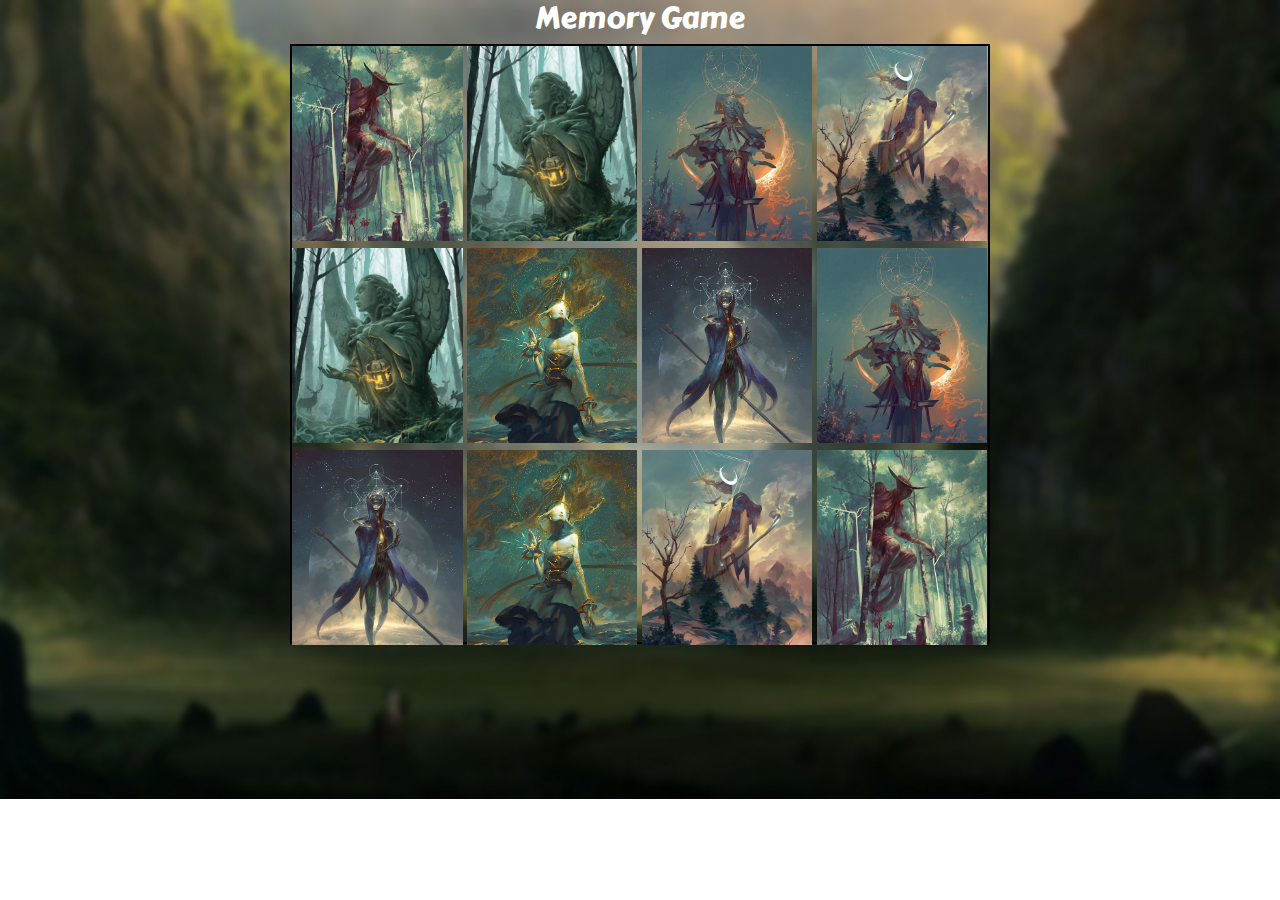
==== index.html @ 2a7d06f8 "1er commit 18h32" ====
<!doctype html>
<html lang="en">
  <head>
    <!-- Required meta tags -->
    <meta charset="utf-8">
    <meta name="viewport" content="width=device-width, initial-scale=1, shrink-to-fit=no">

    <!-- Bootstrap CSS -->
    <link rel="stylesheet" href="https://stackpath.bootstrapcdn.com/bootstrap/4.4.1/css/bootstrap.min.css" integrity="sha384-Vkoo8x4CGsO3+Hhxv8T/Q5PaXtkKtu6ug5TOeNV6gBiFeWPGFN9MuhOf23Q9Ifjh" crossorigin="anonymous">
    <link rel="stylesheet" href="style.css">

    <title>Memory</title>
  </head>
  <body>
    <h1>Memory Game</h1>

    <div class="plateau">

      <div id="1" class="carte" onclick="onClick('1')" data-alt-img='' data-alt-img2=''></div>
      <div id="2" class="carte" onclick="onClick('2')" data-alt-img='' data-alt-img2=''></div>
      <div id="3" class="carte" onclick="onClick('3')" data-alt-img='' data-alt-img2=''></div>
      <div id="4" class="carte" onclick="onClick('4')" data-alt-img='' data-alt-img2=''></div>
      <div id="5" class="carte" onclick="onClick('5')" data-alt-img=''data-alt-img2='' ></div>
      <div id="6" class="carte" onclick="onClick('6')" data-alt-img=''data-alt-img2='' ></div>
      <div id="7" class="carte" onclick="onClick('7')" data-alt-img=''data-alt-img2='' ></div>
      <div id="8" class="carte" onclick="onClick('8')" data-alt-img=''data-alt-img2='' ></div>
      <div id="9" class="carte" onclick="onClick('9')" data-alt-img=''data-alt-img2='' ></div>
      <div id="10" class="carte" onclick="onClick('10')" data-alt-img=''data-alt-img2='' ></div>
      <div id="11" class="carte" onclick="onClick('11')" data-alt-img=''data-alt-img2=''></div>
      <div id="12" class="carte" onclick="onClick('12')" data-alt-img=''data-alt-img2=''></div>


      

     




    </div>













    <!-- Optional JavaScript -->
    <!-- jQuery first, then Popper.js, then Bootstrap JS -->
    <script src="script.js"></script>

    <link href="https://fonts.googleapis.com/css2?family=Carter+One&display=swap" rel="stylesheet">
    <script src="https://code.jquery.com/jquery-3.4.1.slim.min.js" integrity="sha384-J6qa4849blE2+poT4WnyKhv5vZF5SrPo0iEjwBvKU7imGFAV0wwj1yYfoRSJoZ+n" crossorigin="anonymous"></script>
    <script src="https://cdn.jsdelivr.net/npm/popper.js@1.16.0/dist/umd/popper.min.js" integrity="sha384-Q6E9RHvbIyZFJoft+2mJbHaEWldlvI9IOYy5n3zV9zzTtmI3UksdQRVvoxMfooAo" crossorigin="anonymous"></script>
    <script src="https://stackpath.bootstrapcdn.com/bootstrap/4.4.1/js/bootstrap.min.js" integrity="sha384-wfSDF2E50Y2D1uUdj0O3uMBJnjuUD4Ih7YwaYd1iqfktj0Uod8GCExl3Og8ifwB6" crossorigin="anonymous"></script>
  </body>
</html>
---- style.css ----
h1{
    font-size: 30px;
    text-align: center;
    font-family:'Carter One', cursive;
    color: white;
}

body{

    background-image: url(Images/background.jpg);
    background-repeat: no-repeat;
    background-size: cover;
}

.plateau{

    margin: auto;
    height: 600px;
    width: 700px;
    border: 2px solid black;
}

#carte{

    background-size: cover;
    width: 24.5%;
    height: 32.7%;
    -webkit-transform: scale(1);
	transform: scale(1);
	-webkit-transition: .3s ease-in-out;
	transition: .3s ease-in-out;
	
}

.carte:hover{
	-webkit-transform: scale(1.3);
	transform: scale(1.3);
}

.carte{

    background-size: cover;
    width: 24.5%;
    height: 32.7%;
    -webkit-transform: scale(1);
	transform: scale(1);
	-webkit-transition: .3s ease-in-out;
    transition: .3s ease-in-out;
    display:inline-block;
}





.null{

    background-image: url(Images/carte.jpg);
    background-size: cover;
    width: 20%;
    height: 30%;
}
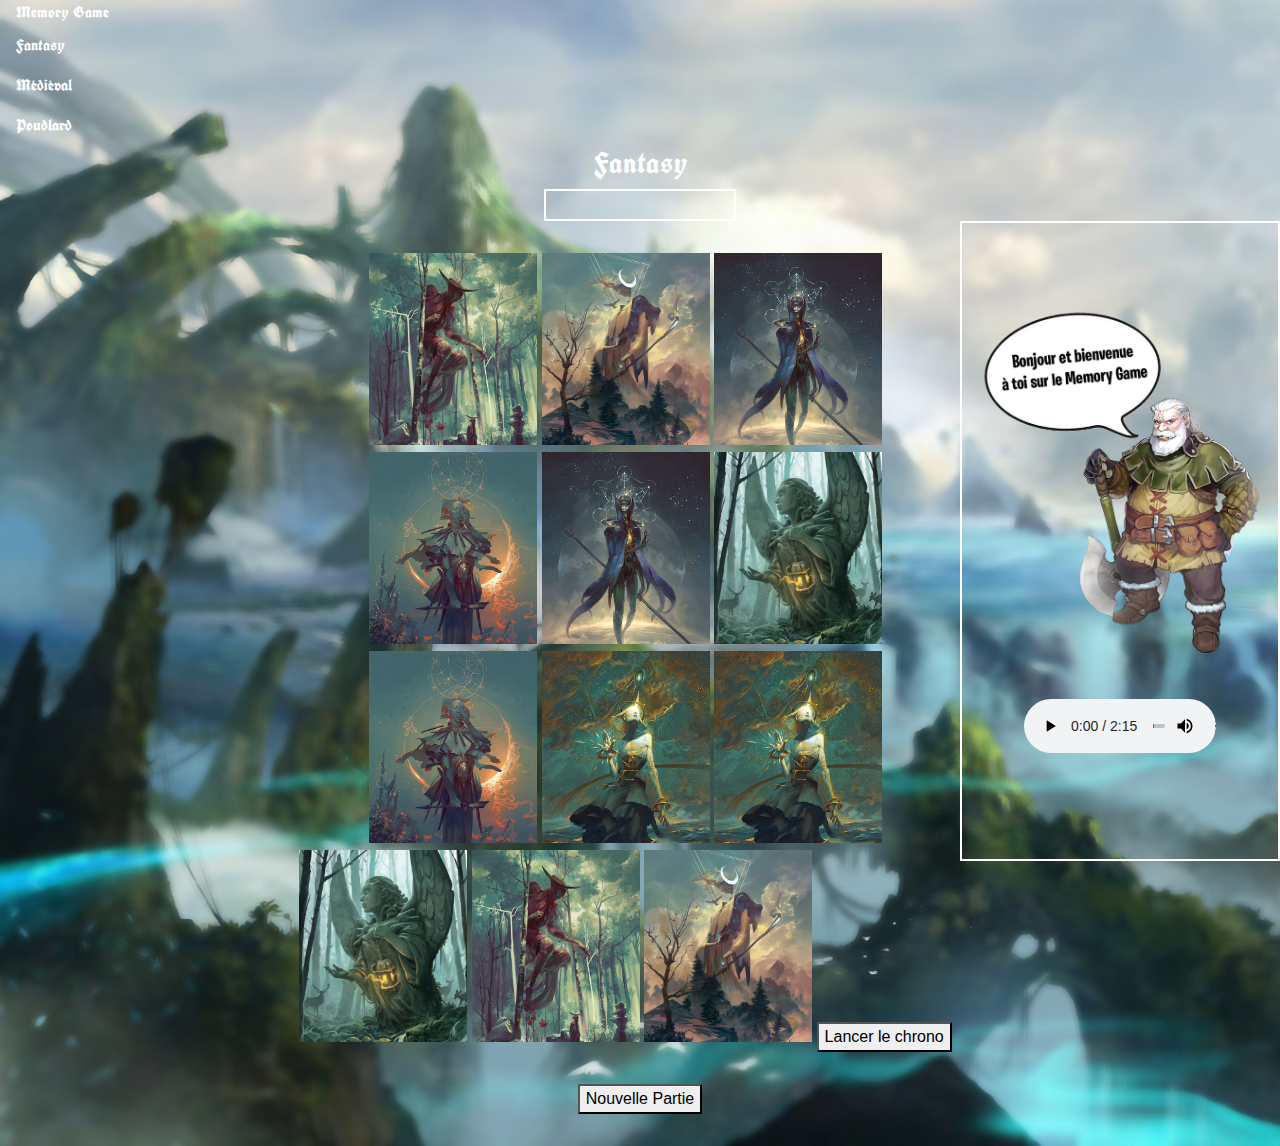
==== commit 767df19d: "MAJ 19H20 Memomry Game (Fantasy, Medieval, Poudlard)" ====
--- a/index.html
+++ b/index.html
@@ -1,60 +1,85 @@
 <!doctype html>
 <html lang="en">
   <head>
-    <!-- Required meta tags -->
     <meta charset="utf-8">
     <meta name="viewport" content="width=device-width, initial-scale=1, shrink-to-fit=no">
-
-    <!-- Bootstrap CSS -->
     <link rel="stylesheet" href="https://stackpath.bootstrapcdn.com/bootstrap/4.4.1/css/bootstrap.min.css" integrity="sha384-Vkoo8x4CGsO3+Hhxv8T/Q5PaXtkKtu6ug5TOeNV6gBiFeWPGFN9MuhOf23Q9Ifjh" crossorigin="anonymous">
     <link rel="stylesheet" href="style.css">
+    <title>Memory Game</title>
+  </head>
 
-    <title>Memory</title>
-  </head>
   <body>
-    <h1>Memory Game</h1>
 
-    <div class="plateau">
+    <!--Header-->
 
-      <div id="1" class="carte" onclick="onClick('1')" data-alt-img='' data-alt-img2=''></div>
-      <div id="2" class="carte" onclick="onClick('2')" data-alt-img='' data-alt-img2=''></div>
-      <div id="3" class="carte" onclick="onClick('3')" data-alt-img='' data-alt-img2=''></div>
-      <div id="4" class="carte" onclick="onClick('4')" data-alt-img='' data-alt-img2=''></div>
-      <div id="5" class="carte" onclick="onClick('5')" data-alt-img=''data-alt-img2='' ></div>
-      <div id="6" class="carte" onclick="onClick('6')" data-alt-img=''data-alt-img2='' ></div>
-      <div id="7" class="carte" onclick="onClick('7')" data-alt-img=''data-alt-img2='' ></div>
-      <div id="8" class="carte" onclick="onClick('8')" data-alt-img=''data-alt-img2='' ></div>
-      <div id="9" class="carte" onclick="onClick('9')" data-alt-img=''data-alt-img2='' ></div>
-      <div id="10" class="carte" onclick="onClick('10')" data-alt-img=''data-alt-img2='' ></div>
-      <div id="11" class="carte" onclick="onClick('11')" data-alt-img=''data-alt-img2=''></div>
-      <div id="12" class="carte" onclick="onClick('12')" data-alt-img=''data-alt-img2=''></div>
+    <header>
+      <div class="nav flex-column nav-pills" id="v-pills-tab" role="tablist" aria-orientation="vertical">
+        <a class="nav-link active" id="v-pills-home-tab" data-toggle="pill" href="#" role="tab" aria-controls="v-pills-home" aria-selected="true"><b>Memory Game</b></a>
+        <a class="nav-link" id="v-pills-profile-tab" data-toggle="pill" href="index.html" role="tab" aria-controls="v-pills-profile" aria-selected="false">Fantasy</a>
+        <a class="nav-link" id="v-pills-messages-tab" href="medieval.html" aria-selected="false">Médiéval</a>
+        <a class="nav-link" id="v-pills-settings-tab" href="poudlard.html" aria-selected="false">Poudlard</a>
+      </div>
+      <h1>Fantasy</h1>
+      <div id="bip"></div>
+    </header>
+    
+    <!--Score et personnage-->
 
+    <div id = "score" class="container">
+      <p id="affichage_score"> </p>
+      <p id="affichage_tps"></p>
+      <img id="bot" class="bot" />
+      <audio id="audio" controls autoplay></audio>
+    </div>
 
-      
+    <!--Plateau de jeu (cartes)-->
 
-     
-
-
-
-
+    <div class="container">
+      <div class="ligne">
+        <div id="1" class="carte" onclick="onClick('1')" data-alt-img='' data-alt-img2=''></div>
+      </div>
+      <div class="ligne">      
+        <div id="2" class="carte" onclick="onClick('2')" data-alt-img='' data-alt-img2=''></div>
+      </div>
+      <div class="ligne">      
+        <div id="3" class="carte" onclick="onClick('3')" data-alt-img='' data-alt-img2=''></div>
+      </div>
+      <div class="ligne">      
+        <div id="4" class="carte" onclick="onClick('4')" data-alt-img='' data-alt-img2=''></div>
+      </div>
+      <div class="ligne">
+        <div id="5" class="carte" onclick="onClick('5')" data-alt-img='' data-alt-img2=''></div>
+      </div>
+      <div class="ligne">      
+        <div id="6" class="carte" onclick="onClick('6')" data-alt-img='' data-alt-img2=''></div>
+      </div>
+      <div class="ligne">      
+        <div id="7" class="carte" onclick="onClick('7')" data-alt-img='' data-alt-img2=''></div>
+      </div>
+      <div class="ligne">      
+        <div id="8" class="carte" onclick="onClick('8')" data-alt-img='' data-alt-img2=''></div>
+      </div>
+      <div class="ligne">
+        <div id="9" class="carte" onclick="onClick('9')" data-alt-img='' data-alt-img2=''></div>
+      </div>
+      <div class="ligne">      
+        <div id="10" class="carte" onclick="onClick('10')" data-alt-img='' data-alt-img2=''></div>
+      </div>
+      <div class="ligne">      
+        <div id="11" class="carte" onclick="onClick('11')" data-alt-img='' data-alt-img2=''></div>
+      </div>
+      <div class="ligne">      
+        <div id="12" class="carte" onclick="onClick('12')" data-alt-img='' data-alt-img2=''></div>
+      </div>
+      <button onclick="chrono()">Lancer le chrono</button>
+      <button onclick="nouvellePartie()">Nouvelle Partie</button>
     </div>
 
 
+    <!--Script JS et Fonts-->
 
-
-
-
-
-
-
-
-
-
-
-    <!-- Optional JavaScript -->
-    <!-- jQuery first, then Popper.js, then Bootstrap JS -->
     <script src="script.js"></script>
-
+    <link href="https://fonts.googleapis.com/css2?family=UnifrakturCook:wght@700&display=swap" rel="stylesheet">
     <link href="https://fonts.googleapis.com/css2?family=Carter+One&display=swap" rel="stylesheet">
     <script src="https://code.jquery.com/jquery-3.4.1.slim.min.js" integrity="sha384-J6qa4849blE2+poT4WnyKhv5vZF5SrPo0iEjwBvKU7imGFAV0wwj1yYfoRSJoZ+n" crossorigin="anonymous"></script>
     <script src="https://cdn.jsdelivr.net/npm/popper.js@1.16.0/dist/umd/popper.min.js" integrity="sha384-Q6E9RHvbIyZFJoft+2mJbHaEWldlvI9IOYy5n3zV9zzTtmI3UksdQRVvoxMfooAo" crossorigin="anonymous"></script>
--- a/style.css
+++ b/style.css
@@ -1,17 +1,23 @@
 h1{
     font-size: 30px;
+    font-family: 'UnifrakturCook', cursive;
+    color: white;
     text-align: center;
-    font-family:'Carter One', cursive;
-    color: white;
 }
-
 body{
 
-    background-image: url(Images/background.jpg);
+    background-image: url(Images/Fantasy/background.jpg);
     background-repeat: no-repeat;
     background-size: cover;
 }
 
+
+button{
+
+    margin: auto;
+    display: inline-block;
+    margin-top: 2em;
+}
 .plateau{
 
     margin: auto;
@@ -19,7 +25,13 @@
     width: 700px;
     border: 2px solid black;
 }
-
+.container{
+    max-width: 45.5em;
+    margin: auto;
+    padding-top: 2em;
+    text-align: center;
+    margin-bottom: 2em;
+}
 #carte{
 
     background-size: cover;
@@ -28,38 +40,105 @@
     -webkit-transform: scale(1);
 	transform: scale(1);
 	-webkit-transition: .3s ease-in-out;
-	transition: .3s ease-in-out;
-	
+	transition: .3s ease-in-out;	
 }
-
 .carte:hover{
 	-webkit-transform: scale(1.3);
 	transform: scale(1.3);
 }
-
 .carte{
 
+   /* background-image: url(Images/carte.jpg) ;*/
     background-size: cover;
-    width: 24.5%;
-    height: 32.7%;
+    width: 100%;
+    height: 100%;
     -webkit-transform: scale(1);
 	transform: scale(1);
 	-webkit-transition: .3s ease-in-out;
     transition: .3s ease-in-out;
     display:inline-block;
 }
+.ligne{
 
+    width: 10.5em;
+    height: 12em;
+    display: inline-block;
+}
+.nav-pills .nav-link.active, .nav-pills .show>.nav-link {
 
-
-
-
+    display: inline;
+    background-color: transparent;
+}
 .null{
 
-    background-image: url(Images/carte.jpg);
+    background-image: url(Images/Fantasy/carte.jpg);
     background-size: cover;
     width: 20%;
     height: 30%;
 }
+#v-pills-tab{
+    display: inline-block;
+}
+#bip{
+    color: white;
+    border: 2px solid white;
+    width: 12em;
+    height: 2em;
+    margin: auto;
+    text-align: center;
+}
+.bot{
 
+    width: 18em;
+    float:right;
+    margin-top: 2em;
+}
+#score{
 
+    float: right;
+    border: solid 2px white;
+    display: inline-block;
+    width: 20em;
+    height: 40em;
+}
 
+@media screen and (max-width: 500px) {
+    #score{
+        float: none;
+        display: block;
+        margin: auto;    
+    }
+}
+
+p{
+    color: white;
+    font-family: 'Carter One', cursive;
+}
+
+a{
+    color: white;
+    font-family: 'UnifrakturCook', cursive;
+}
+
+audio{
+    width: 12em;
+    margin-top: 2em;
+}
+
+/*CSS Poudlard.HTML (Le CSS entre les pages est le même utilisé, ici seules les modifications nécessaires sont faîtes.)*/
+
+.poudlard_body{
+
+    background-image: url(Images/Poudlard/background_poudlard.jpg);
+    background-repeat: no-repeat;
+    background-size: cover;
+
+}
+
+.medieval_body{
+
+    background-image: url(Images/Medieval/background_medieval.jpg);
+    background-repeat: no-repeat;
+    background-size: cover;
+
+}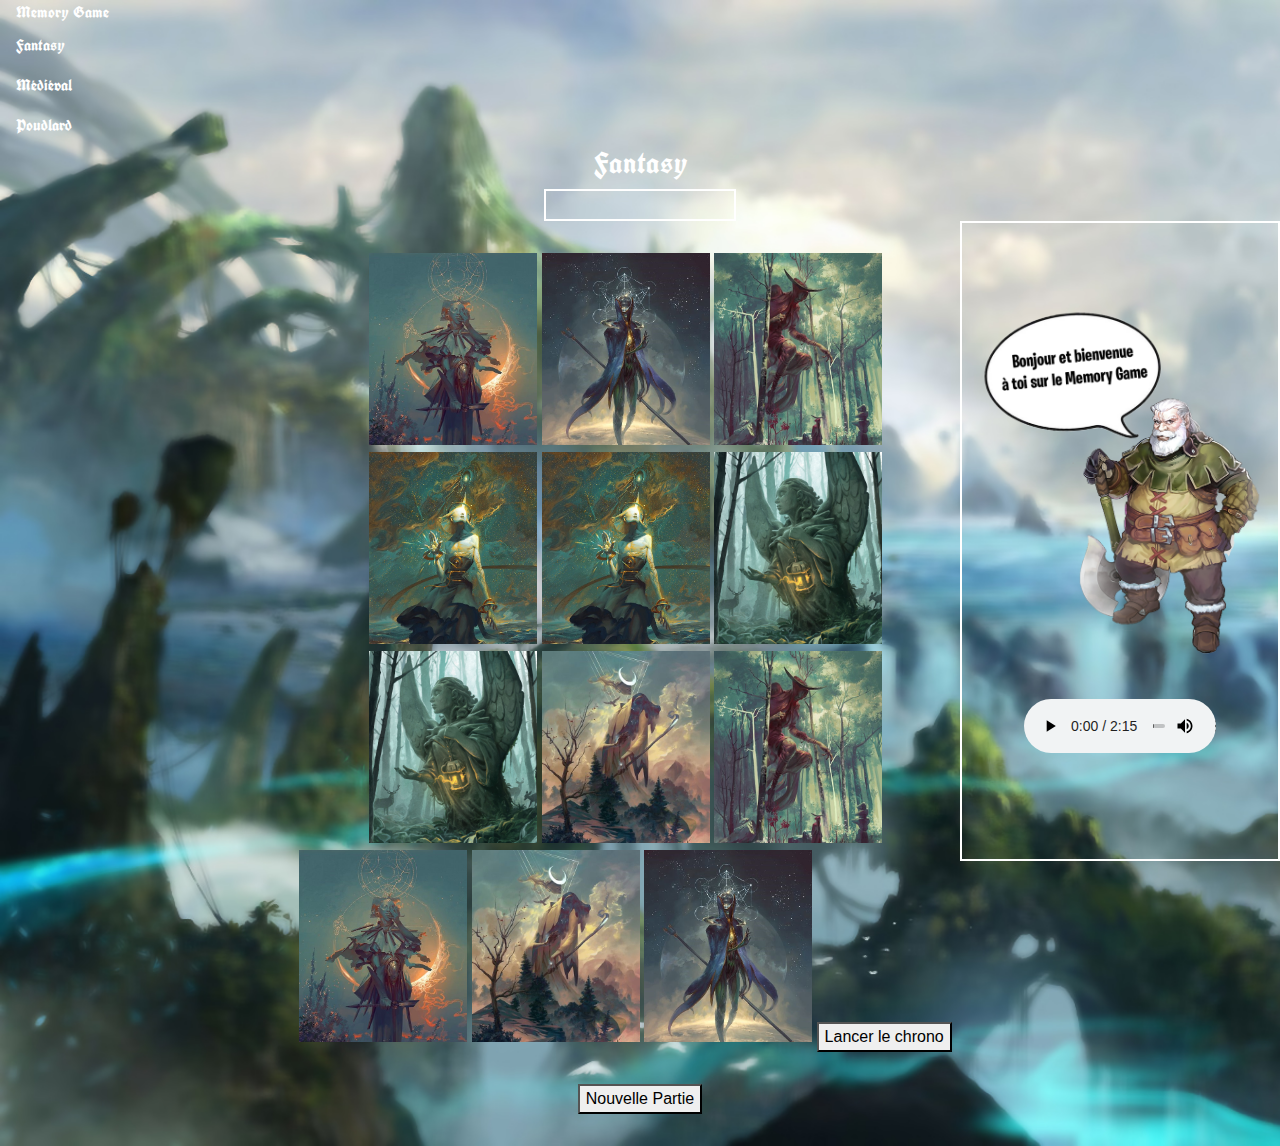
==== commit 38a12ab5: "MAJ 20H Projet Final" ====
--- a/index.html
+++ b/index.html
@@ -6,6 +6,7 @@
     <link rel="stylesheet" href="https://stackpath.bootstrapcdn.com/bootstrap/4.4.1/css/bootstrap.min.css" integrity="sha384-Vkoo8x4CGsO3+Hhxv8T/Q5PaXtkKtu6ug5TOeNV6gBiFeWPGFN9MuhOf23Q9Ifjh" crossorigin="anonymous">
     <link rel="stylesheet" href="style.css">
     <title>Memory Game</title>
+    <link rel="icon" type="image/png" href="Images/logo.png" />
   </head>
 
   <body>
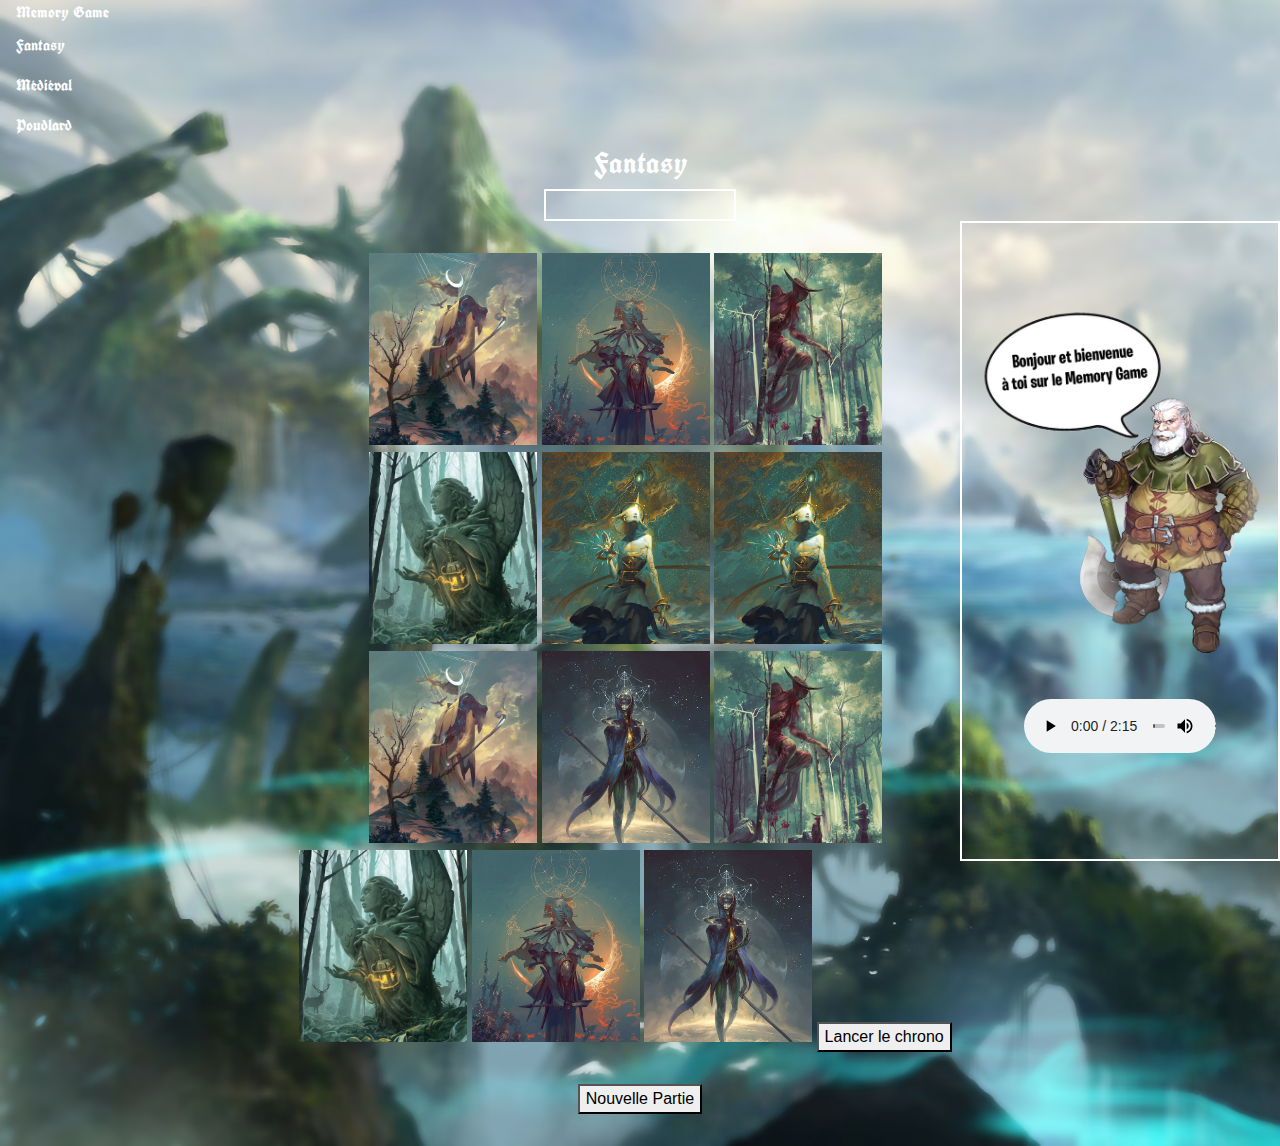
==== commit 17c4b4b7: "Projet Final 29/04 Adrien Laigle" ====
--- a/index.html
+++ b/index.html
@@ -21,7 +21,7 @@
         <a class="nav-link" id="v-pills-settings-tab" href="poudlard.html" aria-selected="false">Poudlard</a>
       </div>
       <h1>Fantasy</h1>
-      <div id="bip"></div>
+      <div id="bip" style="color:black"></div> <!--Ici, le seul style définit car la couleur du background ne permet pas de voir le blanc-->
     </header>
     
     <!--Score et personnage-->
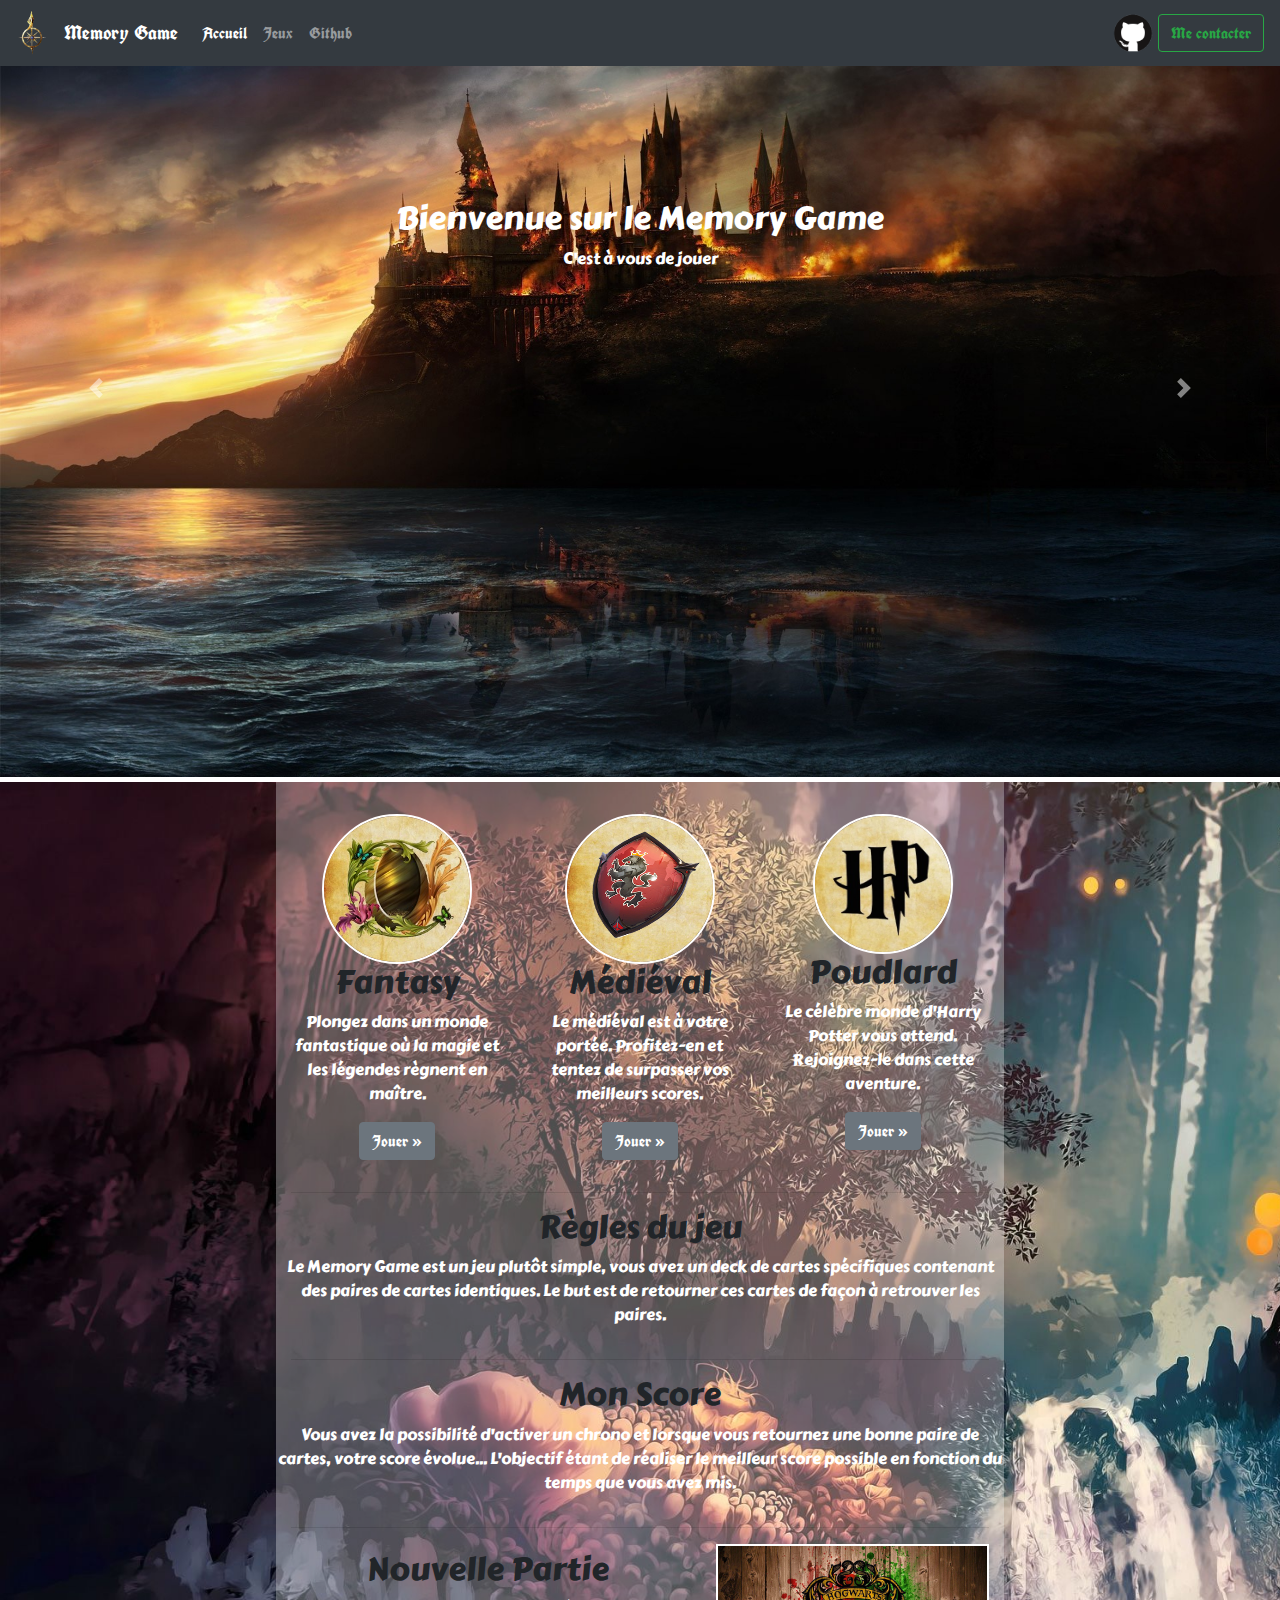
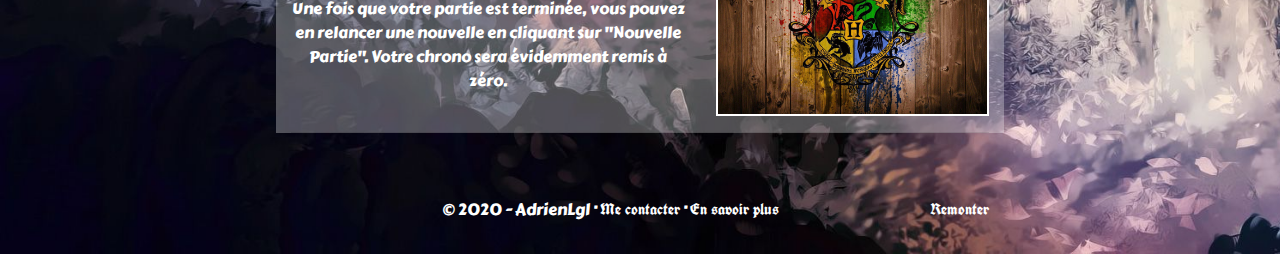
==== commit 4ff74ab7: "Ajout d'une page d'accueil / Correction bug des cartes" ====
--- a/index.html
+++ b/index.html
@@ -1,89 +1,142 @@
 <!doctype html>
 <html lang="en">
-  <head>
-    <meta charset="utf-8">
-    <meta name="viewport" content="width=device-width, initial-scale=1, shrink-to-fit=no">
-    <link rel="stylesheet" href="https://stackpath.bootstrapcdn.com/bootstrap/4.4.1/css/bootstrap.min.css" integrity="sha384-Vkoo8x4CGsO3+Hhxv8T/Q5PaXtkKtu6ug5TOeNV6gBiFeWPGFN9MuhOf23Q9Ifjh" crossorigin="anonymous">
-    <link rel="stylesheet" href="style.css">
-    <title>Memory Game</title>
-    <link rel="icon" type="image/png" href="Images/logo.png" />
-  </head>
+    <head>
+        <meta charset="utf-8">
+        <meta name="viewport" content="width=device-width, initial-scale=1, shrink-to-fit=no">
+        <link rel="stylesheet" href="https://stackpath.bootstrapcdn.com/bootstrap/4.4.1/css/bootstrap.min.css" integrity="sha384-Vkoo8x4CGsO3+Hhxv8T/Q5PaXtkKtu6ug5TOeNV6gBiFeWPGFN9MuhOf23Q9Ifjh" crossorigin="anonymous">
+        <link rel="stylesheet" href="style.css">
+        <title>Memory Game</title>
+        <link rel="icon" type="image/png" href="Images/logo.png" />
+      </head>
+  <body style="background-image: url(Images/background.jpg);">
+    <header>
+  <nav class="navbar navbar-expand-md navbar-dark fixed-top bg-dark">
+    <img class="logo" src="Images/logo.png"/>
+    <a class="navbar-brand" href="#">Memory Game</a>
+    <button class="navbar-toggler" type="button" data-toggle="collapse" data-target="#navbarCollapse" aria-controls="navbarCollapse" aria-expanded="false" aria-label="Toggle navigation">
+      <span class="navbar-toggler-icon"></span>
+    </button>
+    
+    <div class="collapse navbar-collapse" id="navbarCollapse">
+      <ul class="navbar-nav mr-auto">
+        <li class="nav-item active">
+          <a class="nav-link" href="index.html">Accueil <span class="sr-only">(current)</span></a>
+        </li>
+        <li class="nav-item">
+          <a class="nav-link" href="#column_text">Jeux</a> 
+        </li>
+        <li class="nav-item">
+          <a class="nav-link" href="https://github.com/AdrienLgl/Projet-Memory-JS" tabindex="-1" aria-disabled="true">Github</a>
+        </li>
+      </ul>
+      <a href="https://github.com/AdrienLgl/Projet-Memory-JS" ><img src="Images/Icones/github.png" width="50"/></a>
+      <a href="https://www.linkedin.com/in/adrien-laigle-441542197/"><button class="btn btn-outline-success my-2 my-sm-0" >Me contacter</button></a>
+    </div>
+  </nav>
+</header>
 
-  <body>
+<main role="main">
 
-    <!--Header-->
+    <div id="carouselExampleControls" class="carousel slide" data-ride="carousel">
+        <div class="carousel-inner">
+          <div class="carousel-item active">
+            <img class="d-block w-100" src="Images/Icones/image1.jpg" alt="First slide">
+            <div class="carousel-caption d-none d-md-block">
+              <h2>Bienvenue sur le Memory Game</h2>
+              <p>C'est à vous de jouer</p>
+            </div>
+          </div>
+          <div class="carousel-item">
+            <img class="d-block w-100" src="Images/Icones/image2.jpg" alt="Second slide">
+            <div class="carousel-caption d-none d-md-block">
+              <h2>Découvrez tous les univers qui ont été crées rien que pour vous</h2>
+              <p>Voyager dans un monde fantastique, en passant par l'ère du médiéval et en découvrant l'univers de Poudlard</p>
+            </div>
+          </div>
+          <div class="carousel-item">
+            <img class="d-block w-100" src="Images/Icones/image3.jpg" alt="Third slide">
+            <div class="carousel-caption d-none d-md-block">
+              <h2>Battez vos propres records</h2>
+              <p>Tentez de battre vos meilleurs temps pour devenir le meilleur</p>
+            </div>
+          </div>
 
-    <header>
-      <div class="nav flex-column nav-pills" id="v-pills-tab" role="tablist" aria-orientation="vertical">
-        <a class="nav-link active" id="v-pills-home-tab" data-toggle="pill" href="#" role="tab" aria-controls="v-pills-home" aria-selected="true"><b>Memory Game</b></a>
-        <a class="nav-link" id="v-pills-profile-tab" data-toggle="pill" href="index.html" role="tab" aria-controls="v-pills-profile" aria-selected="false">Fantasy</a>
-        <a class="nav-link" id="v-pills-messages-tab" href="medieval.html" aria-selected="false">Médiéval</a>
-        <a class="nav-link" id="v-pills-settings-tab" href="poudlard.html" aria-selected="false">Poudlard</a>
+          <a class="carousel-control-prev" href="#carouselExampleControls" role="button" data-slide="prev">
+            <span class="carousel-control-prev-icon" aria-hidden="true"></span>
+            <span class="sr-only">Previous</span>
+          </a>
+          <a class="carousel-control-next" href="#carouselExampleControls" role="button" data-slide="next">
+            <span class="carousel-control-next-icon" aria-hidden="true"></span>
+            <span class="sr-only">Next</span>
+          </a>
+        </div>
+        
       </div>
-      <h1>Fantasy</h1>
-      <div id="bip" style="color:black"></div> <!--Ici, le seul style définit car la couleur du background ne permet pas de voir le blanc-->
-    </header>
-    
-    <!--Score et personnage-->
 
-    <div id = "score" class="container">
-      <p id="affichage_score"> </p>
-      <p id="affichage_tps"></p>
-      <img id="bot" class="bot" />
-      <audio id="audio" controls autoplay></audio>
+  <div id="column_text" class="container marketing">
+
+    <div class="row">
+      <div class="col-lg-4">
+        <img  class="bd-placeholder-img rounded-circle" width="150em" height="150em"   src="Images/Icones/fantasy.jpg" />
+       
+        <h2>Fantasy</h2>
+        <p>Plongez dans un monde fantastique où la magie et les légendes règnent en maître.</p>
+        <p><a class="btn btn-secondary" href="fantasy.html" role="button">Jouer &raquo;</a></p>
+      </div><!-- /.col-lg-4 -->
+      <div class="col-lg-4">
+        <img  class="bd-placeholder-img rounded-circle" width="150em" height="150em" src="Images/Icones/bouclier.jpg" />
+        <h2>Médiéval</h2>
+        <p>Le médiéval est à votre portée. Profitez-en et tentez de surpasser vos meilleurs scores. </p>
+        <p><a class="btn btn-secondary" href="medieval.html" role="button">Jouer &raquo;</a></p>
+      </div><!-- /.col-lg-4 -->
+      <div class="col-lg-4">
+        <img  class="bd-placeholder-img rounded-circle" width="140" height="140"   src="Images/Icones/carte.jpg" />
+        <h2>Poudlard</h2>
+        <p>Le célèbre monde d'Harry Potter vous attend. Rejoignez-le dans cette aventure.</p>
+        <p><a class="btn btn-secondary" href="poudlard.html" role="button">Jouer &raquo;</a></p>
+      </div>
+    </div>
+    <hr class="featurette-divider">
+
+    <div class="row featurette">
+      <div >
+        <h2 >Règles du jeu </h2>
+        <p >Le Memory Game est un jeu plutôt simple, vous avez un deck de cartes spécifiques contenant des paires de cartes identiques. Le but est de retourner ces cartes de façon à retrouver les paires.</p>
+      </div>
+     
+    </div>
+    <hr class="featurette-divider">
+    <div class="row featurette">
+      <div >
+        <h2>Mon Score</h2>
+        <p>Vous avez la possibilité d'activer un chrono et lorsque vous retournez une bonne paire de cartes, votre score évolue... L'objectif étant de réaliser le meilleur score possible en fonction du temps que vous avez mis.</p>
+      </div> 
     </div>
 
-    <!--Plateau de jeu (cartes)-->
-
-    <div class="container">
-      <div class="ligne">
-        <div id="1" class="carte" onclick="onClick('1')" data-alt-img='' data-alt-img2=''></div>
+    <hr class="featurette-divider">
+    <div class="row featurette">
+      <div class="col-md-7">
+        <h2 class="featurette-heading">Nouvelle Partie</h2>
+        <p >Une fois que votre partie est terminée, vous pouvez en relancer une nouvelle en cliquant sur "Nouvelle Partie". Votre chrono sera évidemment remis à zéro.</p>
       </div>
-      <div class="ligne">      
-        <div id="2" class="carte" onclick="onClick('2')" data-alt-img='' data-alt-img2=''></div>
+      <div class="col-md-5">
+        <img class="bd-placeholder-img bd-placeholder-img-lg featurette-image img-fluid mx-auto" width="500" height="500" src="Images/image.jpg" preserveAspectRatio="xMidYMid slice" focusable="false" role="img" ></svg>
       </div>
-      <div class="ligne">      
-        <div id="3" class="carte" onclick="onClick('3')" data-alt-img='' data-alt-img2=''></div>
-      </div>
-      <div class="ligne">      
-        <div id="4" class="carte" onclick="onClick('4')" data-alt-img='' data-alt-img2=''></div>
-      </div>
-      <div class="ligne">
-        <div id="5" class="carte" onclick="onClick('5')" data-alt-img='' data-alt-img2=''></div>
-      </div>
-      <div class="ligne">      
-        <div id="6" class="carte" onclick="onClick('6')" data-alt-img='' data-alt-img2=''></div>
-      </div>
-      <div class="ligne">      
-        <div id="7" class="carte" onclick="onClick('7')" data-alt-img='' data-alt-img2=''></div>
-      </div>
-      <div class="ligne">      
-        <div id="8" class="carte" onclick="onClick('8')" data-alt-img='' data-alt-img2=''></div>
-      </div>
-      <div class="ligne">
-        <div id="9" class="carte" onclick="onClick('9')" data-alt-img='' data-alt-img2=''></div>
-      </div>
-      <div class="ligne">      
-        <div id="10" class="carte" onclick="onClick('10')" data-alt-img='' data-alt-img2=''></div>
-      </div>
-      <div class="ligne">      
-        <div id="11" class="carte" onclick="onClick('11')" data-alt-img='' data-alt-img2=''></div>
-      </div>
-      <div class="ligne">      
-        <div id="12" class="carte" onclick="onClick('12')" data-alt-img='' data-alt-img2=''></div>
-      </div>
-      <button onclick="chrono()">Lancer le chrono</button>
-      <button onclick="nouvellePartie()">Nouvelle Partie</button>
     </div>
 
+    <hr class="featurette-divider">
+  </div>
 
-    <!--Script JS et Fonts-->
-
-    <script src="script.js"></script>
-    <link href="https://fonts.googleapis.com/css2?family=UnifrakturCook:wght@700&display=swap" rel="stylesheet">
-    <link href="https://fonts.googleapis.com/css2?family=Carter+One&display=swap" rel="stylesheet">
-    <script src="https://code.jquery.com/jquery-3.4.1.slim.min.js" integrity="sha384-J6qa4849blE2+poT4WnyKhv5vZF5SrPo0iEjwBvKU7imGFAV0wwj1yYfoRSJoZ+n" crossorigin="anonymous"></script>
-    <script src="https://cdn.jsdelivr.net/npm/popper.js@1.16.0/dist/umd/popper.min.js" integrity="sha384-Q6E9RHvbIyZFJoft+2mJbHaEWldlvI9IOYy5n3zV9zzTtmI3UksdQRVvoxMfooAo" crossorigin="anonymous"></script>
-    <script src="https://stackpath.bootstrapcdn.com/bootstrap/4.4.1/js/bootstrap.min.js" integrity="sha384-wfSDF2E50Y2D1uUdj0O3uMBJnjuUD4Ih7YwaYd1iqfktj0Uod8GCExl3Og8ifwB6" crossorigin="anonymous"></script>
-  </body>
-</html>+  <!-- FOOTER -->
+  <footer class="container">
+    <p class="float-right"><a href="#">Remonter</a></p>
+    <p>&copy; 2020 - AdrienLgl &middot; <a href="https://www.linkedin.com/in/adrien-laigle-441542197/">Me contacter</a> &middot; <a href="https://github.com/AdrienLgl/Projet-Memory-JS">En savoir plus</a></p>
+  </footer>
+</main>
+<script src="script.js"></script>
+<link href="https://fonts.googleapis.com/css2?family=UnifrakturCook:wght@700&display=swap" rel="stylesheet">
+<link href="https://fonts.googleapis.com/css2?family=Carter+One&display=swap" rel="stylesheet">
+<script src="https://code.jquery.com/jquery-3.4.1.slim.min.js" integrity="sha384-J6qa4849blE2+poT4WnyKhv5vZF5SrPo0iEjwBvKU7imGFAV0wwj1yYfoRSJoZ+n" crossorigin="anonymous"></script>
+<script src="https://cdn.jsdelivr.net/npm/popper.js@1.16.0/dist/umd/popper.min.js" integrity="sha384-Q6E9RHvbIyZFJoft+2mJbHaEWldlvI9IOYy5n3zV9zzTtmI3UksdQRVvoxMfooAo" crossorigin="anonymous"></script>
+<script src="https://stackpath.bootstrapcdn.com/bootstrap/4.4.1/js/bootstrap.min.js" integrity="sha384-wfSDF2E50Y2D1uUdj0O3uMBJnjuUD4Ih7YwaYd1iqfktj0Uod8GCExl3Og8ifwB6" crossorigin="anonymous"></script>
+</html>
--- a/style.css
+++ b/style.css
@@ -141,4 +141,94 @@
     background-repeat: no-repeat;
     background-size: cover;
 
+}
+
+.bd-placeholder-img {
+    font-size: 1.125rem;
+    text-anchor: middle;
+    -webkit-user-select: none;
+    -moz-user-select: none;
+    -ms-user-select: none;
+    user-select: none;
+  }
+
+  @media (min-width: 768px) {
+    .bd-placeholder-img-lg {
+      font-size: 3.5rem;
+    }
+  }
+
+  .carousel-inner{
+
+    width: 100%;
+    height: 10%;
+    border-color:white;
+    border-style: solid;
+    border-width: 0px 0px 5px 0px;
+   
+  }
+
+  .carousel-caption{
+
+    margin-bottom: 50vh;
+}
+
+  @media screen and (max-width: 640px) {
+  .carousel-inner{
+      
+    height: 20em;
+  
+      
+  }
+
+  .carousel-caption{
+    margin-bottom: 0vh;
+}
+
+.d-none{
+    display: inline!important;
+
+}
+
+  .w-100{
+
+    width: 150%!important;
+  }
+
+
+
+}
+
+  .col-md-7{
+
+    margin: auto;
+  }
+
+  #column_text{
+   
+background-color: rgba(255, 255, 255, 0.301);
+
+}
+.bd-placeholder-img {
+
+    border: 2px solid white;
+}
+
+
+h2{
+
+    font-family: 'Carter One', cursive;
+
+}
+
+.main{
+
+    margin-top: 10em;
+}
+
+
+.logo{
+
+    width: 2em;
+    margin-right: 1em;
 }